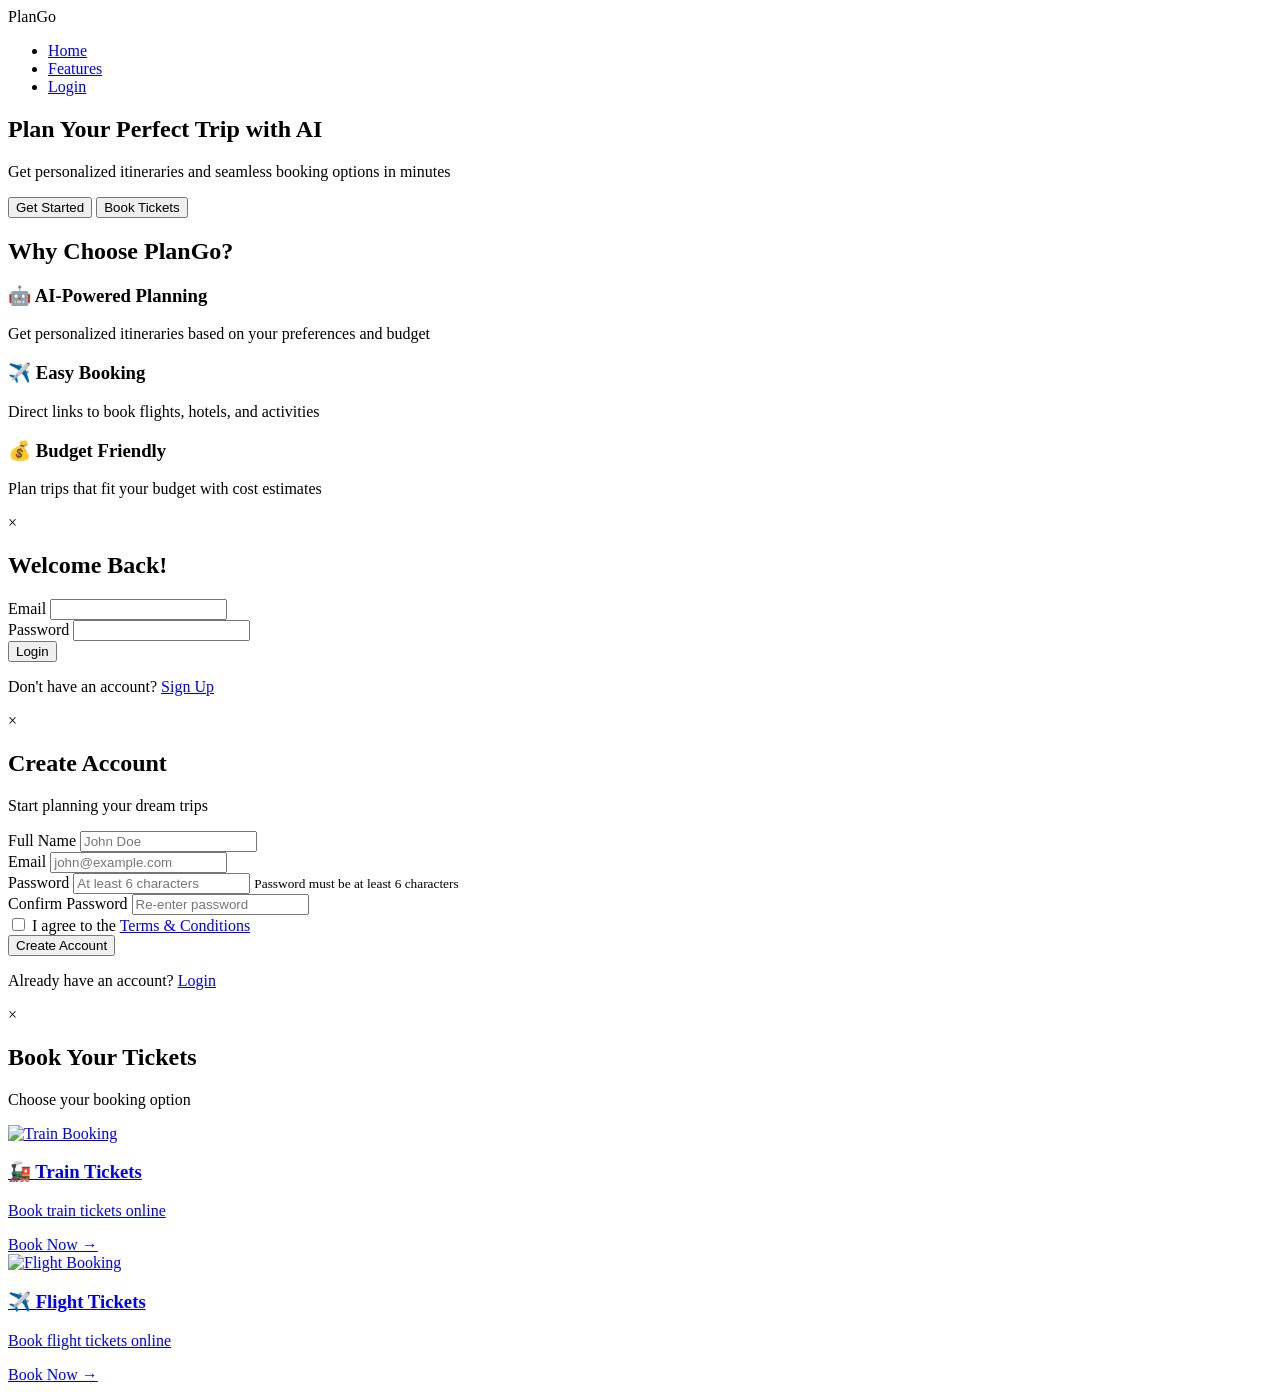
==== index.html @ 3489fbfa "Create index.html" ====
<!DOCTYPE html>
<html lang="en">
<head>
    <meta charset="UTF-8">
    <meta name="viewport" content="width=device-width, initial-scale=1.0">
    <title>PlanGo - Your AI Trip Planner</title>
    <link rel="stylesheet" href="style.css">
</head>
<body>
    <!-- Navigation Bar -->
    <nav class="navbar">
        <div class="nav-container">
            <div class="logo">PlanGo</div>
            <ul class="nav-links">
                <li><a href="#home">Home</a></li>
                <li><a href="#features">Features</a></li>
                <li><a href="#" id="loginBtn" class="btn-login">Login</a></li>
            </ul>
        </div>
    </nav>

    <!-- Hero Section -->
    <section class="hero" id="home">
        <div class="hero-content">
            <h1>Plan Your Perfect Trip with AI</h1>
            <p>Get personalized itineraries and seamless booking options in minutes</p>
            <button class="btn-primary" id="getStartedBtn">Get Started</button>
            <button class="btn-secondary" id="bookTicketsBtn">Book Tickets</button>
        </div>
    </section>

    <!-- Features Section -->
    <section id="features" class="features">
        <h2>Why Choose PlanGo?</h2>
        <div class="features-grid">
            <div class="feature-card">
                <h3>🤖 AI-Powered Planning</h3>
                <p>Get personalized itineraries based on your preferences and budget</p>
            </div>
            <div class="feature-card">
                <h3>✈️ Easy Booking</h3>
                <p>Direct links to book flights, hotels, and activities</p>
            </div>
            <div class="feature-card">
                <h3>💰 Budget Friendly</h3>
                <p>Plan trips that fit your budget with cost estimates</p>
            </div>
        </div>
    </section>

    <!-- Login Popup Modal -->
    <div id="loginModal" class="modal">
        <div class="modal-content">
            <span class="close" id="closeLogin">&times;</span>
            <h2>Welcome Back!</h2>
            <form id="loginForm">
                <div class="form-group">
                    <label for="email">Email</label>
                    <input type="email" id="email" name="email" required>
                </div>
                <div class="form-group">
                    <label for="password">Password</label>
                    <input type="password" id="password" name="password" required>
                </div>
                <button type="submit" class="btn-primary">Login</button>
            </form>
            <p class="signup-link">Don't have an account? <a href="#" id="switchToSignup">Sign Up</a></p>
        </div>
    </div>

    <!-- Signup Popup Modal -->
    <div id="signupModal" class="modal">
        <div class="modal-content">
            <span class="close" id="closeSignup">&times;</span>
            <h2>Create Account</h2>
            <p class="modal-subtitle">Start planning your dream trips</p>
            <form id="signupForm">
                <div class="form-group">
                    <label for="signup-name">Full Name</label>
                    <input type="text" id="signup-name" name="name" placeholder="John Doe" required>
                </div>
                <div class="form-group">
                    <label for="signup-email">Email</label>
                    <input type="email" id="signup-email" name="email" placeholder="john@example.com" required>
                </div>
                <div class="form-group">
                    <label for="signup-password">Password</label>
                    <input type="password" id="signup-password" name="password" placeholder="At least 6 characters" required>
                    <small id="passwordHelp">Password must be at least 6 characters</small>
                </div>
                <div class="form-group">
                    <label for="confirm-password">Confirm Password</label>
                    <input type="password" id="confirm-password" name="confirm-password" placeholder="Re-enter password" required>
                </div>
                <div class="form-group checkbox-group">
                    <label class="checkbox-label">
                        <input type="checkbox" id="terms" name="terms" required>
                        I agree to the <a href="#">Terms & Conditions</a>
                    </label>
                </div>
                <button type="submit" class="btn-primary btn-full">Create Account</button>
            </form>
            <p class="signup-link">Already have an account? <a href="#" id="switchToLogin">Login</a></p>
        </div>
    </div>

    <!-- Booking Popup Modal -->
    <div id="bookingModal" class="modal">
        <div class="modal-content booking-modal">
            <span class="close" id="closeBooking">&times;</span>
            <h2>Book Your Tickets</h2>
            <p class="modal-subtitle">Choose your booking option</p>
            
            <div class="booking-options">
                <!-- Train Booking Button with Image -->
                <a href="https://www.irctc.co.in/nget/train-search" target="_blank" class="booking-btn-card">
                    <div class="booking-btn-image">
                        <img src="D:\downloads\🌄 FREE Train Journey 🚃.jpg" alt="Train Booking">
                        
                    </div>
                    <div class="booking-btn-content">
                        <h3>🚂 Train Tickets</h3>
                        <p>Book train tickets online</p>
                        <span class="btn-arrow">Book Now →</span>
                    </div>
                </a>

                <!-- Flight Booking Button with Image -->
                <a href="https://www.goindigo.in/" target="_blank" class="booking-btn-card">
                    <div class="booking-btn-image">
                        <img src="D:\downloads\Pin by Creepie Blooregard on Fantastic flight 2 in….jpg" alt="Flight Booking">
                        <!-- REPLACE "flight-image.jpg" with your flight image path -->
                    </div>
                    <div class="booking-btn-content">
                        <h3>✈️ Flight Tickets</h3>
                        <p>Book flight tickets online</p>
                        <span class="btn-arrow">Book Now →</span>
                    </div>
                </a>
            </div>
        </div>
    </div>


    <script src="script.js"></script>
</body>
</html>
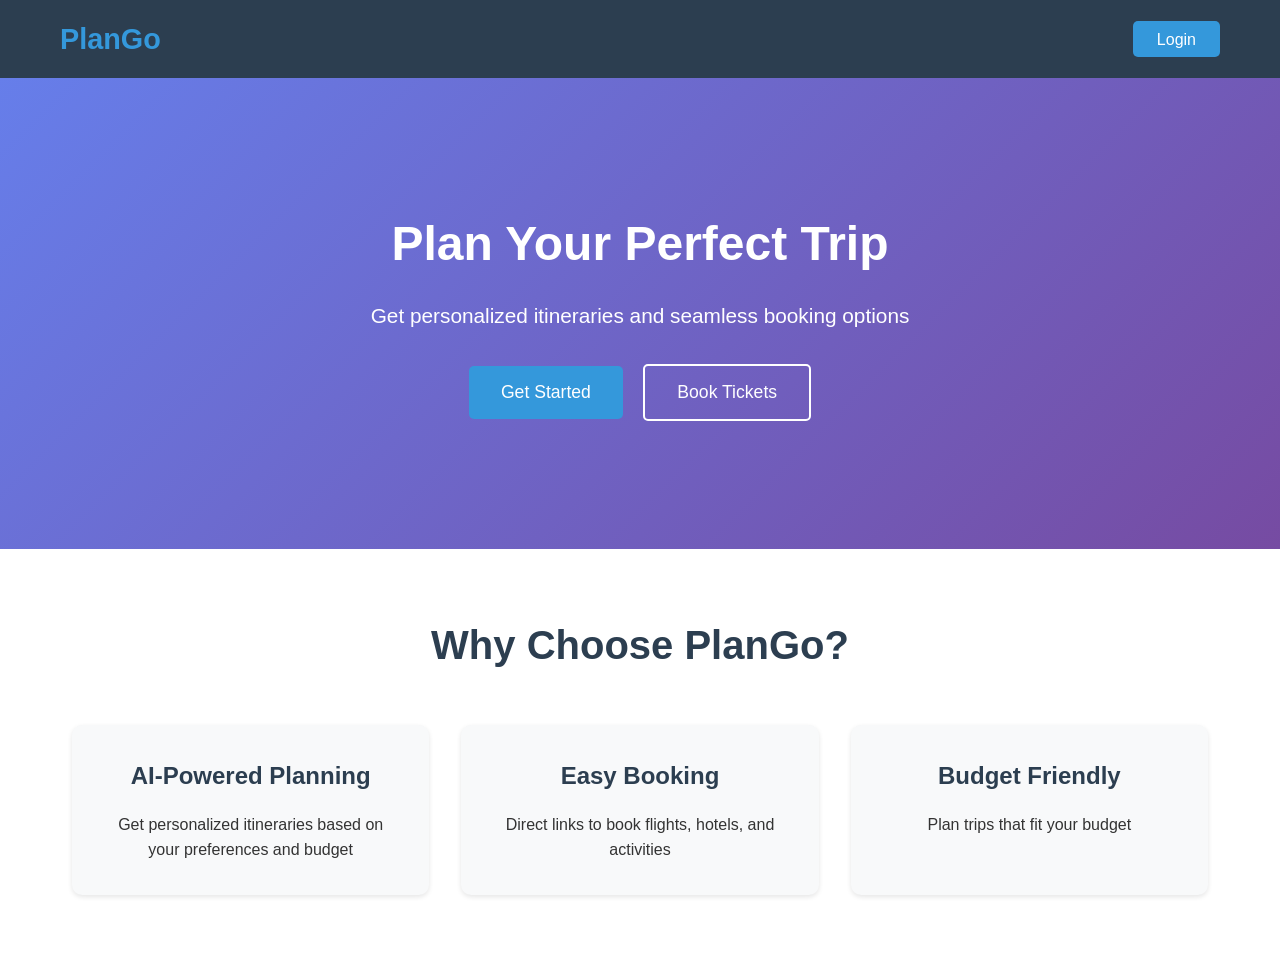
==== commit 530ee3bb: "Update index.html" ====
--- a/index.html
+++ b/index.html
@@ -3,7 +3,7 @@
 <head>
     <meta charset="UTF-8">
     <meta name="viewport" content="width=device-width, initial-scale=1.0">
-    <title>PlanGo - Your AI Trip Planner</title>
+    <title>PlanGo - Your Smart Trip Planner</title>
     <link rel="stylesheet" href="style.css">
 </head>
 <body>
@@ -12,8 +12,6 @@
         <div class="nav-container">
             <div class="logo">PlanGo</div>
             <ul class="nav-links">
-                <li><a href="#home">Home</a></li>
-                <li><a href="#features">Features</a></li>
                 <li><a href="#" id="loginBtn" class="btn-login">Login</a></li>
             </ul>
         </div>
@@ -22,8 +20,8 @@
     <!-- Hero Section -->
     <section class="hero" id="home">
         <div class="hero-content">
-            <h1>Plan Your Perfect Trip with AI</h1>
-            <p>Get personalized itineraries and seamless booking options in minutes</p>
+            <h1>Plan Your Perfect Trip </h1>
+            <p>Get personalized itineraries and seamless booking options </p>
             <button class="btn-primary" id="getStartedBtn">Get Started</button>
             <button class="btn-secondary" id="bookTicketsBtn">Book Tickets</button>
         </div>
@@ -34,16 +32,16 @@
         <h2>Why Choose PlanGo?</h2>
         <div class="features-grid">
             <div class="feature-card">
-                <h3>🤖 AI-Powered Planning</h3>
+                <h3> AI-Powered Planning</h3>
                 <p>Get personalized itineraries based on your preferences and budget</p>
             </div>
             <div class="feature-card">
-                <h3>✈️ Easy Booking</h3>
+                <h3> Easy Booking</h3>
                 <p>Direct links to book flights, hotels, and activities</p>
             </div>
             <div class="feature-card">
-                <h3>💰 Budget Friendly</h3>
-                <p>Plan trips that fit your budget with cost estimates</p>
+                <h3>Budget Friendly</h3>
+                <p>Plan trips that fit your budget </p>
             </div>
         </div>
     </section>
@@ -52,7 +50,7 @@
     <div id="loginModal" class="modal">
         <div class="modal-content">
             <span class="close" id="closeLogin">&times;</span>
-            <h2>Welcome Back!</h2>
+            <h2>Welcome!</h2>
             <form id="loginForm">
                 <div class="form-group">
                     <label for="email">Email</label>
@@ -77,11 +75,11 @@
             <form id="signupForm">
                 <div class="form-group">
                     <label for="signup-name">Full Name</label>
-                    <input type="text" id="signup-name" name="name" placeholder="John Doe" required>
+                    <input type="text" id="signup-name" name="name"  required>
                 </div>
                 <div class="form-group">
                     <label for="signup-email">Email</label>
-                    <input type="email" id="signup-email" name="email" placeholder="john@example.com" required>
+                    <input type="email" id="signup-email" name="email"  required>
                 </div>
                 <div class="form-group">
                     <label for="signup-password">Password</label>
@@ -91,12 +89,6 @@
                 <div class="form-group">
                     <label for="confirm-password">Confirm Password</label>
                     <input type="password" id="confirm-password" name="confirm-password" placeholder="Re-enter password" required>
-                </div>
-                <div class="form-group checkbox-group">
-                    <label class="checkbox-label">
-                        <input type="checkbox" id="terms" name="terms" required>
-                        I agree to the <a href="#">Terms & Conditions</a>
-                    </label>
                 </div>
                 <button type="submit" class="btn-primary btn-full">Create Account</button>
             </form>
@@ -119,7 +111,7 @@
                         
                     </div>
                     <div class="booking-btn-content">
-                        <h3>🚂 Train Tickets</h3>
+                        <h3> Train Tickets</h3>
                         <p>Book train tickets online</p>
                         <span class="btn-arrow">Book Now →</span>
                     </div>
@@ -132,7 +124,7 @@
                         <!-- REPLACE "flight-image.jpg" with your flight image path -->
                     </div>
                     <div class="booking-btn-content">
-                        <h3>✈️ Flight Tickets</h3>
+                        <h3> Flight Tickets</h3>
                         <p>Book flight tickets online</p>
                         <span class="btn-arrow">Book Now →</span>
                     </div>
--- a/style.css
+++ b/style.css
@@ -0,0 +1,583 @@
+/*
+   PLANGO - COMPLETE STYLESHEET
+   All styles organized and labeled for easy editing
+   */
+
+/*
+   1. RESET & BASE STYLES
+   */
+* {
+    margin: 0;
+    padding: 0;
+    box-sizing: border-box;
+}
+
+body {
+    font-family: 'Segoe UI', Tahoma, Geneva, Verdana, sans-serif;
+    line-height: 1.6;
+    color: #333;
+}
+
+/*
+   2. NAVIGATION BAR STYLES
+   */
+.navbar {
+    background-color: #2c3e50;
+    padding: 1rem 0;
+    position: sticky;
+    top: 0;
+    z-index: 100;
+}
+
+.nav-container {
+    max-width: 1200px;
+    margin: 0 auto;
+    display: flex;
+    justify-content: space-between;
+    align-items: center;
+    padding: 0 20px;
+}
+
+.logo {
+    font-size: 1.8rem;
+    font-weight: bold;
+    color: #3498db;
+}
+
+.nav-links {
+    list-style: none;
+    display: flex;
+    gap: 2rem;
+}
+
+.nav-links a {
+    color: white;
+    text-decoration: none;
+    transition: color 0.3s;
+}
+
+.nav-links a:hover {
+    color: #3498db;
+}
+
+/* Login button in navigation */
+.btn-login {
+    background-color: #3498db;
+    padding: 0.6rem 1.5rem;
+    border-radius: 5px;
+    color: white !important;
+}
+
+.btn-login:hover {
+    background-color: #2980b9;
+    color: white !important;
+}
+
+/*
+   3. HERO SECTION (Landing Page Main Area)
+   */
+.hero {
+    background: linear-gradient(135deg, #667eea 0%, #764ba2 100%);
+    color: white;
+    padding: 8rem 2rem;
+    text-align: center;
+}
+
+.hero-content h1 {
+    font-size: 3rem;
+    margin-bottom: 1rem;
+}
+
+.hero-content p {
+    font-size: 1.3rem;
+    margin-bottom: 2rem;
+}
+
+/*  BUTTON STYLES */
+
+/* Primary button (blue) */
+.btn-primary {
+    background-color: #3498db;
+    color: white;
+    padding: 1rem 2rem;
+    border: none;
+    border-radius: 5px;
+    font-size: 1.1rem;
+    cursor: pointer;
+    text-decoration: none;
+    display: inline-block;
+    transition: background-color 0.3s;
+}
+
+.btn-primary:hover {
+    background-color: #2980b9;
+}
+
+/* Secondary button (outline style) */
+.btn-secondary {
+    background-color: transparent;
+    color: white;
+    padding: 1rem 2rem;
+    border: 2px solid white;
+    border-radius: 5px;
+    font-size: 1.1rem;
+    cursor: pointer;
+    text-decoration: none;
+    display: inline-block;
+    transition: all 0.3s;
+    margin-left: 1rem;
+}
+
+.btn-secondary:hover {
+    background-color: white;
+    color: #667eea;
+}
+
+/* Full width button */
+.btn-full {
+    width: 100%;
+}
+
+/*  FEATURES SECTION (3 Cards on Landing Page) */
+.features {
+    padding: 4rem 2rem;
+    max-width: 1200px;
+    margin: 0 auto;
+}
+
+.features h2 {
+    text-align: center;
+    font-size: 2.5rem;
+    margin-bottom: 3rem;
+    color: #2c3e50;
+}
+
+.features-grid {
+    display: grid;
+    grid-template-columns: repeat(auto-fit, minmax(300px, 1fr));
+    gap: 2rem;
+}
+
+.feature-card {
+    background-color: #f8f9fa;
+    padding: 2rem;
+    border-radius: 10px;
+    text-align: center;
+    box-shadow: 0 2px 5px rgba(0,0,0,0.1);
+    transition: transform 0.3s;
+}
+
+.feature-card:hover {
+    transform: translateY(-5px);
+}
+
+.feature-card h3 {
+    font-size: 1.5rem;
+    margin-bottom: 1rem;
+    color: #2c3e50;
+}
+
+/*  MODAL POPUP STYLES (Login, Signup, Booking Popups) */
+
+/* Modal background overlay */
+.modal {
+    display: none;
+    position: fixed;
+    z-index: 1000;
+    left: 0;
+    top: 0;
+    width: 100%;
+    height: 100%;
+    background-color: rgba(0, 0, 0, 0.6);
+    animation: fadeIn 0.3s;
+    overflow-y: auto;
+}
+
+@keyframes fadeIn {
+    from { opacity: 0; }
+    to { opacity: 1; }
+}
+
+/* Modal content box */
+.modal-content {
+    background-color: white;
+    margin: 5% auto;
+    padding: 3rem;
+    border-radius: 10px;
+    width: 90%;
+    max-width: 450px;
+    position: relative;
+    animation: slideDown 0.3s;
+    max-height: 90vh;
+    overflow-y: auto;
+}
+
+@keyframes slideDown {
+    from {
+        transform: translateY(-50px);
+        opacity: 0;
+    }
+    to {
+        transform: translateY(0);
+        opacity: 1;
+    }
+}
+
+/* Close button (X) in modals */
+.close {
+    color: #aaa;
+    float: right;
+    font-size: 28px;
+    font-weight: bold;
+    cursor: pointer;
+    position: absolute;
+    right: 20px;
+    top: 10px;
+}
+
+.close:hover,
+.close:focus {
+    color: #000;
+}
+
+/* Modal heading */
+.modal-content h2 {
+    text-align: center;
+    margin-bottom: 0.5rem;
+    color: #2c3e50;
+}
+
+/* Modal subtitle text */
+.modal-subtitle {
+    text-align: center;
+    color: #7f8c8d;
+    margin-bottom: 1.5rem;
+    font-size: 0.9rem;
+}
+
+/*  FORM STYLES (Used in Login & Signup) */
+.form-group {
+    margin-bottom: 1.5rem;
+}
+
+.form-group label {
+    display: block;
+    margin-bottom: 0.5rem;
+    color: #2c3e50;
+    font-weight: 500;
+}
+
+.form-group input {
+    width: 100%;
+    padding: 0.8rem;
+    border: 1px solid #ddd;
+    border-radius: 5px;
+    font-size: 1rem;
+}
+
+.form-group input:focus {
+    outline: none;
+    border-color: #3498db;
+}
+
+/* Select dropdown styling */
+select {
+    width: 100%;
+    padding: 0.8rem;
+    border: 1px solid #ddd;
+    border-radius: 5px;
+    font-size: 1rem;
+}
+
+/* Textarea styling */
+textarea {
+    width: 100%;
+    padding: 0.8rem;
+    border: 1px solid #ddd;
+    border-radius: 5px;
+    font-family: inherit;
+    resize: vertical;
+}
+
+/* CHECKBOX STYLES (Terms & Conditions)*/
+.checkbox-group {
+    margin-bottom: 1.5rem;
+}
+
+.checkbox-label {
+    display: flex;
+    align-items: center;
+    gap: 0.5rem;
+    cursor: pointer;
+    font-size: 0.9rem;
+}
+
+.checkbox-label input[type="checkbox"] {
+    width: auto;
+    cursor: pointer;
+}
+
+.checkbox-label a {
+    color: #3498db;
+    text-decoration: none;
+}
+
+.checkbox-label a:hover {
+    text-decoration: underline;
+}
+
+/* PASSWORD HELP TEXT (Strength Indicator)*/
+#passwordHelp {
+    display: block;
+    margin-top: 0.3rem;
+    font-size: 0.85rem;
+    color: #666;
+}
+
+/* SIGNUP/LOGIN LINK STYLES (Bottom of Modals)*/
+.signup-link {
+    text-align: center;
+    margin-top: 1.5rem;
+}
+
+.signup-link a {
+    color: #3498db;
+    text-decoration: none;
+}
+
+.signup-link a:hover {
+    text-decoration: underline;
+}
+
+/* For signup page */
+.login-link {
+    text-align: center;
+    margin-top: 1.5rem;
+    color: #7f8c8d;
+}
+
+.login-link a {
+    color: #3498db;
+    text-decoration: none;
+    font-weight: 600;
+}
+
+.login-link a:hover {
+    text-decoration: underline;
+}
+
+/* SIGNUP PAGE STYLES (If using separate signup page)*/
+.signup-section {
+    min-height: 80vh;
+    display: flex;
+    justify-content: center;
+    align-items: center;
+    background: linear-gradient(135deg, #667eea 0%, #764ba2 100%);
+    padding: 3rem 1rem;
+}
+
+.signup-container {
+    background-color: white;
+    padding: 3rem;
+    border-radius: 10px;
+    box-shadow: 0 10px 25px rgba(0,0,0,0.2);
+    width: 100%;
+    max-width: 500px;
+}
+
+.signup-container h2 {
+    text-align: center;
+    margin-bottom: 0.5rem;
+    color: #2c3e50;
+    font-size: 2rem;
+}
+
+.subtitle {
+    text-align: center;
+    color: #7f8c8d;
+    margin-bottom: 2rem;
+}
+
+.btn-large {
+    width: 100%;
+    padding: 1rem;
+    font-size: 1.1rem;
+    margin-top: 0.5rem;
+}
+
+/* BOOKING POPUP MODAL STYLES (Train & Flight Buttons)*/
+.booking-modal {
+    max-width: 600px;
+}
+
+.booking-options {
+    display: flex;
+    flex-direction: column;
+    gap: 1.5rem;
+    margin-top: 1.5rem;
+}
+
+/* Individual booking button card with image */
+.booking-btn-card {
+    background: white;
+    border-radius: 12px;
+    overflow: hidden;
+    text-decoration: none;
+    color: inherit;
+    transition: all 0.3s ease;
+    box-shadow: 0 4px 15px rgba(0,0,0,0.1);
+    display: flex;
+    align-items: center;
+    border: 2px solid transparent;
+}
+
+.booking-btn-card:hover {
+    transform: translateY(-5px);
+    box-shadow: 0 8px 25px rgba(102, 126, 234, 0.3);
+    border-color: #667eea;
+}
+
+/* Image section of booking button */
+.booking-btn-image {
+    width: 180px;
+    height: 140px;
+    flex-shrink: 0;
+    overflow: hidden;
+    background: linear-gradient(135deg, #667eea 0%, #764ba2 100%);
+    display: flex;
+    align-items: center;
+    justify-content: center;
+}
+
+.booking-btn-image img {
+    width: 100%;
+    height: 100%;
+    object-fit: cover;
+}
+
+/* Text content section of booking button */
+.booking-btn-content {
+    flex: 1;
+    padding: 1.5rem 2rem;
+    position: relative;
+}
+
+.booking-btn-content h3 {
+    font-size: 1.4rem;
+    color: #2c3e50;
+    margin-bottom: 0.5rem;
+}
+
+.booking-btn-content p {
+    color: #7f8c8d;
+    margin-bottom: 1rem;
+    font-size: 0.95rem;
+}
+
+/* "Book Now" arrow button */
+.btn-arrow {
+    display: inline-block;
+    background: linear-gradient(135deg, #667eea 0%, #764ba2 100%);
+    color: white;
+    padding: 0.6rem 1.5rem;
+    border-radius: 6px;
+    font-weight: 600;
+    font-size: 0.9rem;
+    transition: opacity 0.3s;
+}
+
+.booking-btn-card:hover .btn-arrow {
+    opacity: 0.9;
+}
+
+/* BOOKING PAGE STYLES (Separate booking.html page)*/
+.booking-page-section {
+    min-height: 100vh;
+    background-color: #f8f9fa;
+    padding: 3rem 1rem;
+}
+
+.booking-page-container {
+    max-width: 1200px;
+    margin: 0 auto;
+}
+
+.booking-page-container h1 {
+    text-align: center;
+    font-size: 2.5rem;
+    color: #2c3e50;
+    margin-bottom: 0.5rem;
+}
+
+.booking-category {
+    margin: 3rem 0;
+}
+
+.booking-category h2 {
+    font-size: 1.8rem;
+    color: #2c3e50;
+    margin-bottom: 1.5rem;
+    text-align: center;
+}
+
+.booking-buttons-grid {
+    display: grid;
+    grid-template-columns: repeat(auto-fit, minmax(300px, 1fr));
+    gap: 2rem;
+}
+
+.booking-card {
+    background: white;
+    padding: 2rem;
+    border-radius: 10px;
+    text-align: center;
+    box-shadow: 0 2px 10px rgba(0,0,0,0.1);
+    transition: all 0.3s ease;
+    text-decoration: none;
+    color: inherit;
+    display: flex;
+    flex-direction: column;
+    align-items: center;
+}
+
+.booking-card:hover {
+    transform: translateY(-5px);
+    box-shadow: 0 5px 20px rgba(0,0,0,0.15);
+}
+
+.booking-icon {
+    font-size: 3rem;
+    margin-bottom: 1rem;
+}
+
+.booking-card h3 {
+    font-size: 1.5rem;
+    color: #2c3e50;
+    margin-bottom: 0.5rem;
+}
+
+.booking-card p {
+    color: #7f8c8d;
+    margin-bottom: 1rem;
+    flex-grow: 1;
+}
+
+.btn-book {
+    background: linear-gradient(135deg, #667eea 0%, #764ba2 100%);
+    color: white;
+    padding: 0.8rem 1.5rem;
+    border-radius: 5px;
+    font-weight: 600;
+    display: inline-block;
+    transition: opacity 0.3s;
+}
+
+.booking-card:hover .btn-book {
+    opacity: 0.9;
+}
+
+.back-button-container {
+    text-align: center;
+    margin-top: 3rem;
+}
+
